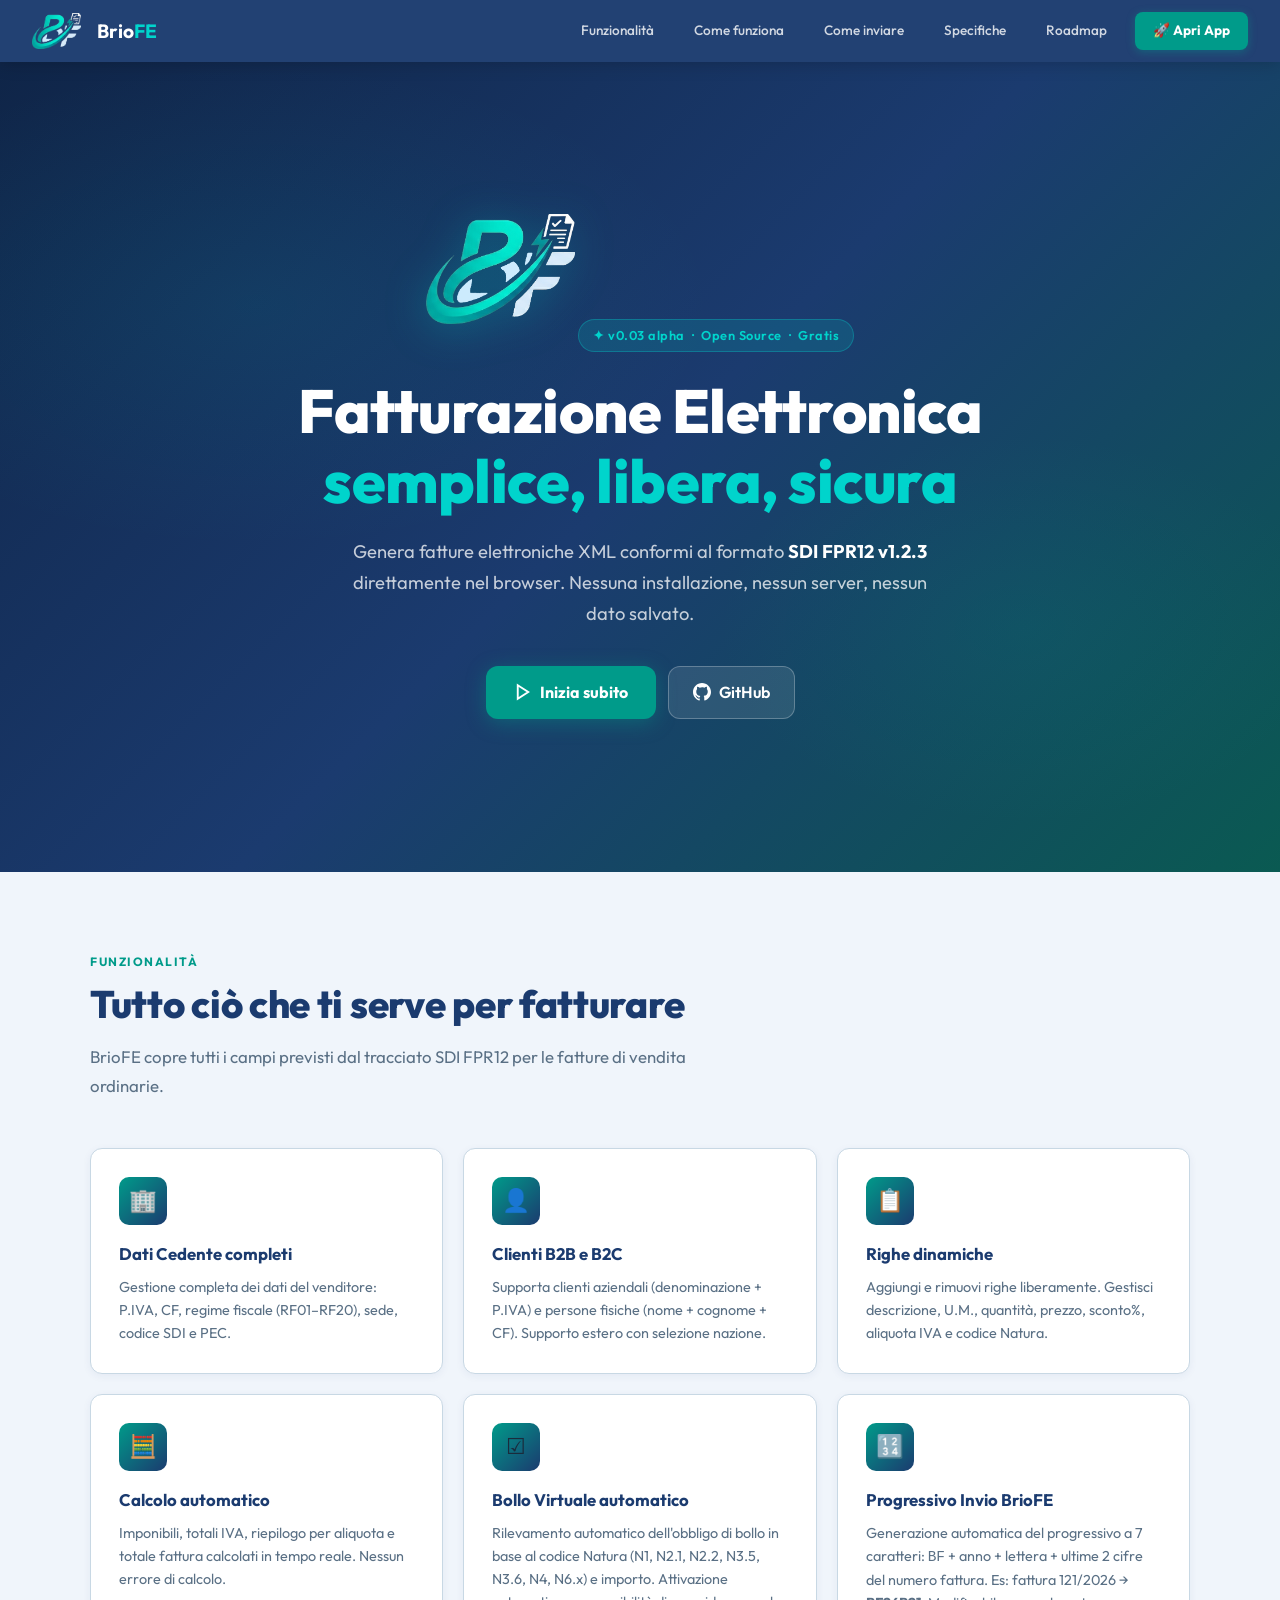
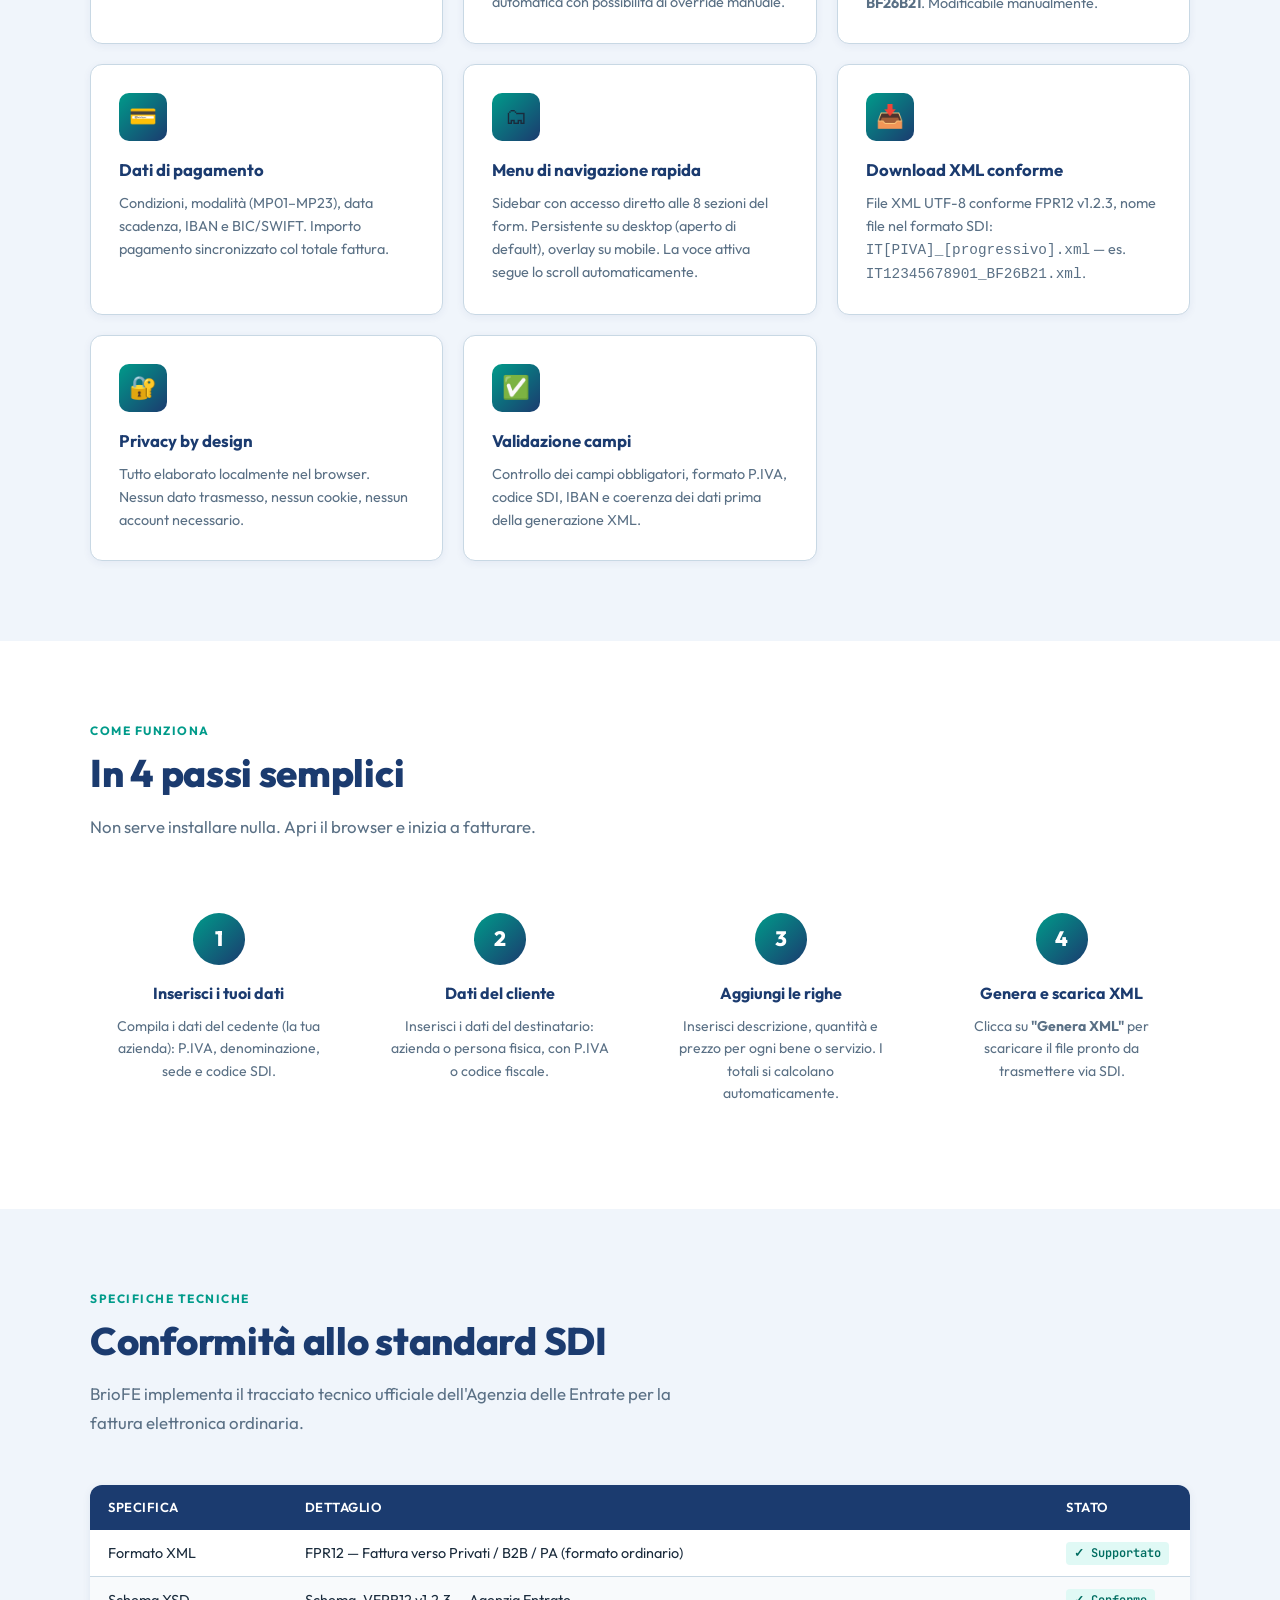
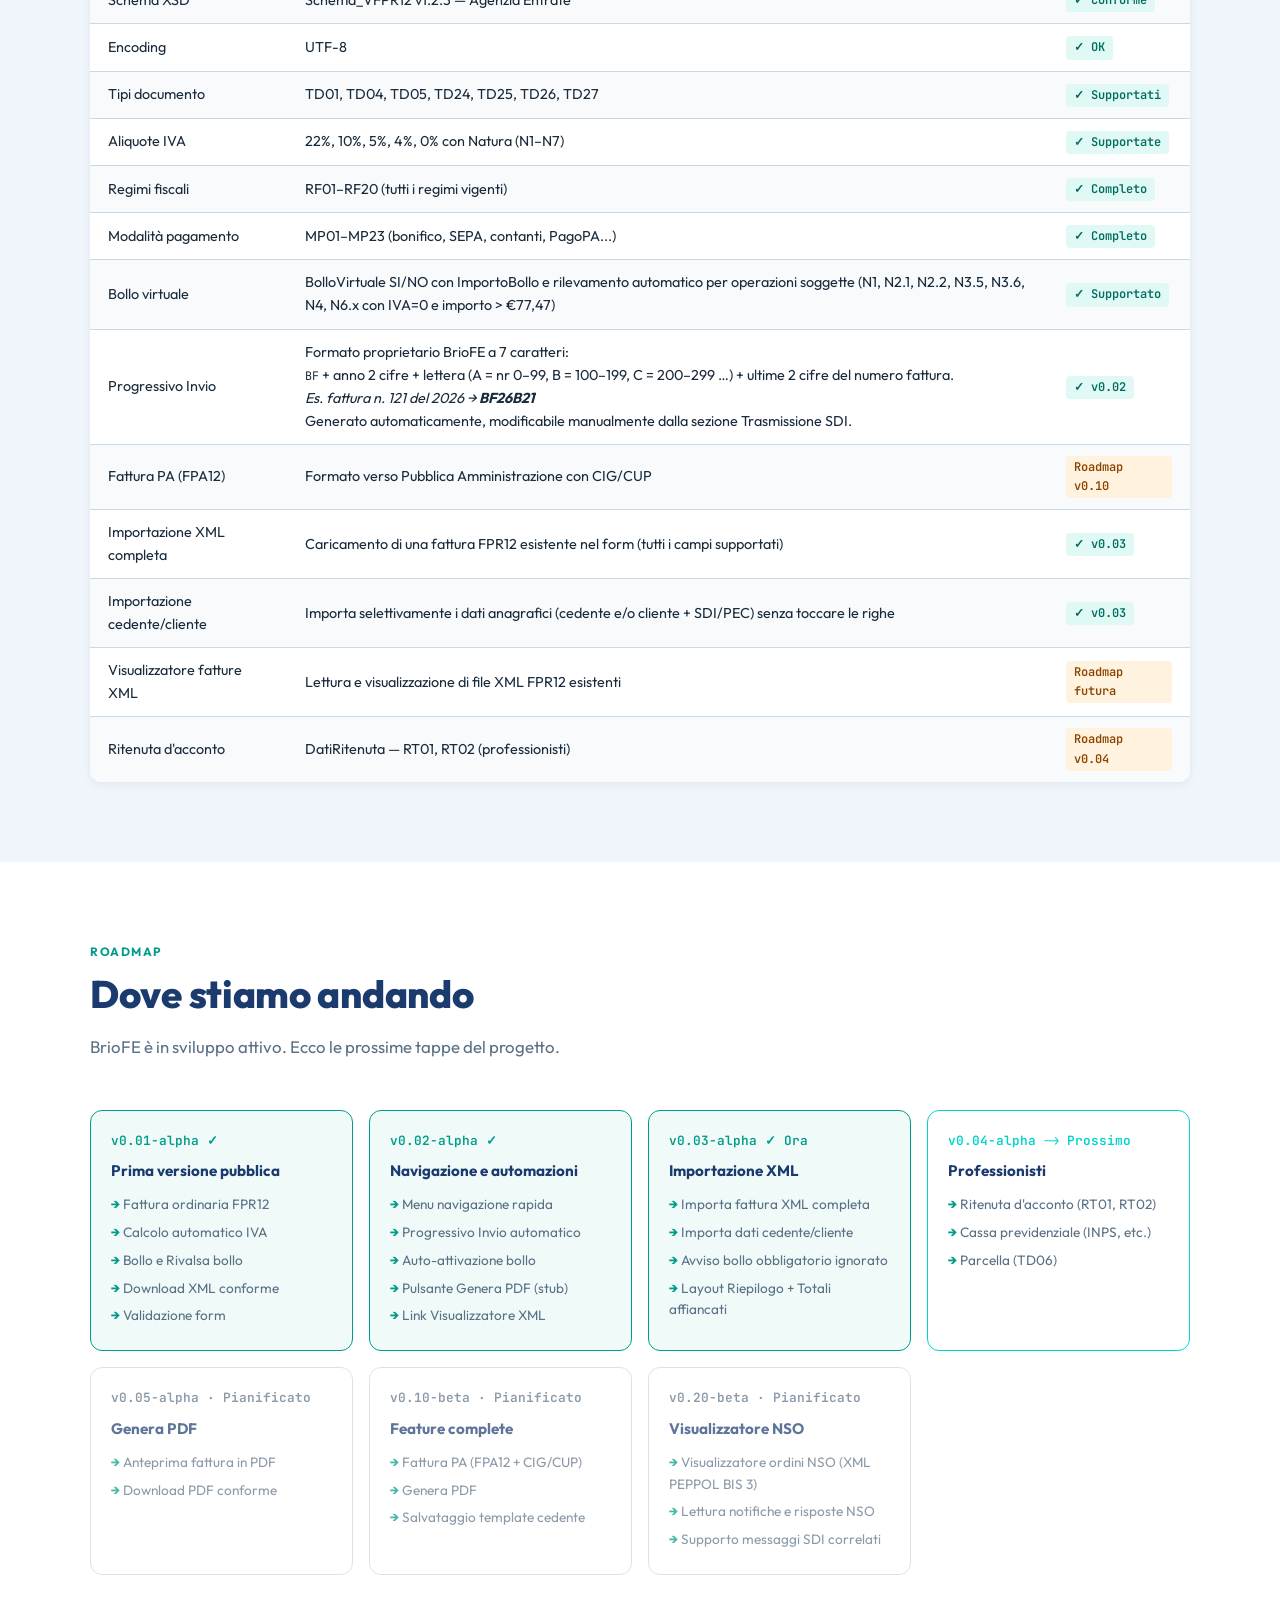
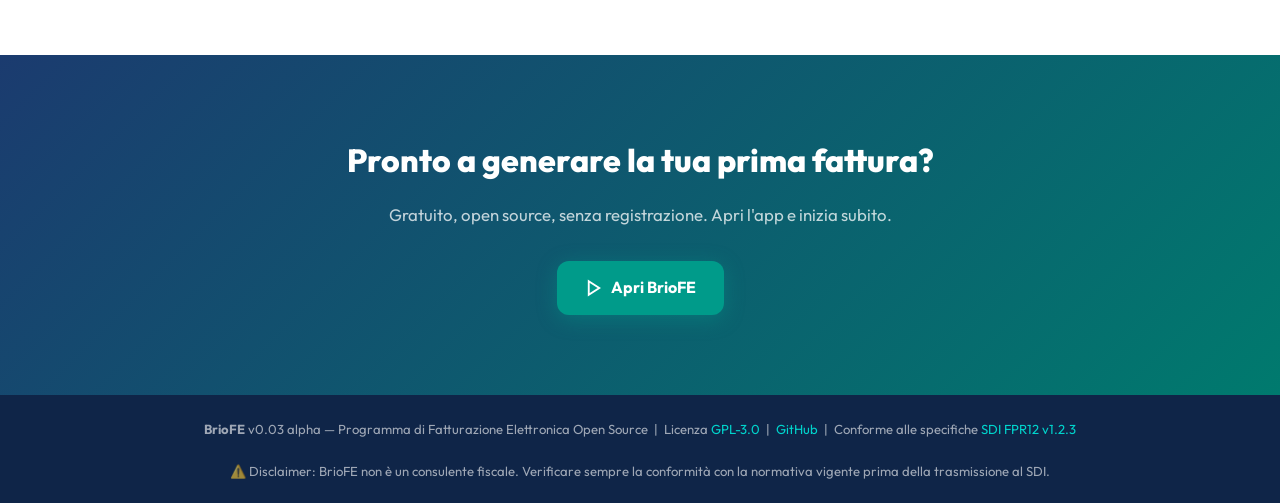
==== info.html @ ad6b66c5 "0.03 alpha" ====
<!DOCTYPE html>
<html lang="it">
<head>
  <meta charset="UTF-8">
  <meta name="viewport" content="width=device-width, initial-scale=1.0">
  <meta name="description" content="BrioFE - Programma open source di Fatturazione Elettronica per la generazione di fatture XML FPR12 conformi SDI.">
  <title>BrioFE — Fatturazione Elettronica Open Source</title>
  <link rel="icon" type="image/png" href="img/logo.png">
  <link href="https://fonts.googleapis.com/css2?family=Outfit:wght@300;400;500;600;700;800&family=JetBrains+Mono:wght@400;500&display=swap" rel="stylesheet">
  <style>
    :root {
      --teal:  #009B8A;
      --teal2: #007A6E;
      --navy:  #1B3B6F;
      --navy2: #0F2548;
      --accent:#00D4CC;
      --light: #F0F5FB;
      --white: #FFFFFF;
      --text:  #1A2B3C;
      --muted: #5A7085;
      --border:#C8D8E4;
      --r: 12px;
    }
    *, *::before, *::after { box-sizing: border-box; margin: 0; padding: 0; }
    html { scroll-behavior: smooth; }
    body {
      font-family: 'Outfit', sans-serif;
      background: var(--white);
      color: var(--text);
      line-height: 1.6;
    }

    /* ── NAV ── */
    nav {
      position: sticky; top: 0; z-index: 100;
      background: rgba(27,59,111,.97);
      backdrop-filter: blur(8px);
      display: flex; align-items: center; gap: 16px;
      padding: 12px 32px;
      box-shadow: 0 2px 16px rgba(0,0,0,.18);
    }
    nav .logo { height: 36px; }
    nav .brand { color: white; font-weight: 700; font-size: 1.2rem; }
    nav .brand span { color: var(--accent); }
    nav .spacer { flex: 1; }
    nav a.nav-link {
      color: rgba(255,255,255,.8);
      text-decoration: none;
      font-size: .85rem;
      font-weight: 500;
      padding: 6px 12px;
      border-radius: 6px;
      transition: .15s;
    }
    nav a.nav-link:hover { background: rgba(255,255,255,.12); color: white; }
    nav a.nav-cta {
      background: var(--teal);
      color: white;
      text-decoration: none;
      font-weight: 700;
      font-size: .85rem;
      padding: 8px 18px;
      border-radius: 8px;
      transition: .15s;
      box-shadow: 0 2px 8px rgba(0,155,138,.4);
    }
    nav a.nav-cta:hover { background: var(--teal2); }

    /* ── HERO ── */
    .hero {
      background: linear-gradient(135deg, var(--navy2) 0%, var(--navy) 50%, #0A5A52 100%);
      min-height: 90vh;
      display: flex;
      align-items: center;
      justify-content: center;
      text-align: center;
      padding: 80px 24px;
      position: relative;
      overflow: hidden;
    }
    .hero::before {
      content: '';
      position: absolute; inset: 0;
      background:
        radial-gradient(ellipse 60% 50% at 20% 30%, rgba(0,212,204,.08) 0%, transparent 60%),
        radial-gradient(ellipse 40% 40% at 80% 70%, rgba(0,155,138,.1) 0%, transparent 60%);
    }
    .hero-content { position: relative; z-index: 1; max-width: 760px; }
    .hero-badge {
      display: inline-flex;
      align-items: center;
      gap: 6px;
      background: rgba(0,212,204,.15);
      border: 1px solid rgba(0,212,204,.3);
      color: var(--accent);
      font-size: .8rem;
      font-weight: 600;
      padding: 5px 14px;
      border-radius: 20px;
      margin-bottom: 24px;
      letter-spacing: .5px;
    }
    .hero-logo { height: 110px; margin-bottom: 16px; filter: drop-shadow(0 4px 20px rgba(0,212,204,.3)); }
    .hero h1 {
      font-size: clamp(2.4rem, 6vw, 3.8rem);
      font-weight: 800;
      color: white;
      line-height: 1.15;
      letter-spacing: -.5px;
      margin-bottom: 20px;
    }
    .hero h1 span { color: var(--accent); }
    .hero p {
      font-size: 1.15rem;
      color: rgba(255,255,255,.75);
      max-width: 580px;
      margin: 0 auto 36px;
      line-height: 1.7;
    }
    .hero-actions { display: flex; gap: 12px; justify-content: center; flex-wrap: wrap; }
    .btn-hero-primary {
      display: inline-flex; align-items: center; gap: 8px;
      background: var(--teal);
      color: white;
      text-decoration: none;
      font-weight: 700;
      font-size: 1rem;
      padding: 14px 28px;
      border-radius: var(--r);
      box-shadow: 0 4px 20px rgba(0,155,138,.4);
      transition: .2s;
    }
    .btn-hero-primary:hover { background: var(--teal2); transform: translateY(-2px); box-shadow: 0 6px 24px rgba(0,155,138,.5); }
    .btn-hero-secondary {
      display: inline-flex; align-items: center; gap: 8px;
      background: rgba(255,255,255,.1);
      border: 1.5px solid rgba(255,255,255,.25);
      color: white;
      text-decoration: none;
      font-weight: 600;
      font-size: 1rem;
      padding: 13px 24px;
      border-radius: var(--r);
      transition: .2s;
    }
    .btn-hero-secondary:hover { background: rgba(255,255,255,.18); }

    /* ── SECTIONS ── */
    section { padding: 80px 24px; }
    .container { max-width: 1100px; margin: 0 auto; }
    .section-label {
      font-size: .75rem;
      font-weight: 700;
      text-transform: uppercase;
      letter-spacing: 1.5px;
      color: var(--teal);
      margin-bottom: 10px;
    }
    .section-title {
      font-size: clamp(1.6rem, 4vw, 2.4rem);
      font-weight: 800;
      color: var(--navy);
      margin-bottom: 16px;
      line-height: 1.2;
      letter-spacing: -.3px;
    }
    .section-sub {
      font-size: 1.05rem;
      color: var(--muted);
      max-width: 600px;
      line-height: 1.7;
      margin-bottom: 48px;
    }

    /* ── FEATURES ── */
    #features { background: var(--light); }
    .features-grid {
      display: grid;
      grid-template-columns: repeat(auto-fit, minmax(280px, 1fr));
      gap: 20px;
    }
    .feature-card {
      background: white;
      border-radius: var(--r);
      padding: 28px;
      border: 1px solid var(--border);
      box-shadow: 0 2px 8px rgba(27,59,111,.06);
      transition: .2s;
    }
    .feature-card:hover { transform: translateY(-3px); box-shadow: 0 8px 24px rgba(27,59,111,.1); }
    .feature-icon {
      width: 48px; height: 48px;
      background: linear-gradient(135deg, var(--teal), var(--navy));
      border-radius: 10px;
      display: flex; align-items: center; justify-content: center;
      font-size: 1.4rem;
      margin-bottom: 16px;
    }
    .feature-card h3 {
      font-size: 1.05rem;
      font-weight: 700;
      color: var(--navy);
      margin-bottom: 8px;
    }
    .feature-card p {
      font-size: .9rem;
      color: var(--muted);
      line-height: 1.6;
    }

    /* ── HOW IT WORKS ── */
    .steps-grid {
      display: grid;
      grid-template-columns: repeat(auto-fit, minmax(200px, 1fr));
      gap: 24px;
      counter-reset: step;
    }
    .step {
      text-align: center;
      padding: 24px 16px;
      counter-increment: step;
      position: relative;
    }
    .step::before {
      content: counter(step);
      display: flex; align-items: center; justify-content: center;
      width: 52px; height: 52px;
      background: linear-gradient(135deg, var(--teal), var(--navy));
      color: white;
      font-size: 1.3rem;
      font-weight: 800;
      border-radius: 50%;
      margin: 0 auto 16px;
    }
    .step h3 { font-size: 1rem; font-weight: 700; color: var(--navy); margin-bottom: 8px; }
    .step p { font-size: .88rem; color: var(--muted); line-height: 1.6; }

    /* ── SPECS TABLE ── */
    #specs { background: var(--light); }
    .specs-table {
      width: 100%; border-collapse: collapse;
      background: white;
      border-radius: var(--r);
      overflow: hidden;
      box-shadow: 0 2px 8px rgba(27,59,111,.08);
    }
    .specs-table th {
      background: var(--navy);
      color: white;
      padding: 12px 18px;
      text-align: left;
      font-size: .82rem;
      font-weight: 600;
      text-transform: uppercase;
      letter-spacing: .5px;
    }
    .specs-table td {
      padding: 11px 18px;
      border-bottom: 1px solid var(--border);
      font-size: .9rem;
    }
    .specs-table tr:last-child td { border-bottom: none; }
    .specs-table tr:nth-child(even) td { background: #F8FAFC; }
    .tag {
      display: inline-block;
      padding: 2px 8px;
      border-radius: 4px;
      font-size: .75rem;
      font-weight: 600;
      font-family: 'JetBrains Mono', monospace;
    }
    .tag-green { background: #E0F9F5; color: #006D61; }
    .tag-blue  { background: #E8EFF8; color: var(--navy); }
    .tag-orange{ background: #FFF3E0; color: #8B4500; }

    /* ── ROADMAP ── */
    .roadmap-grid {
      display: grid;
      grid-template-columns: repeat(auto-fit, minmax(240px, 1fr));
      gap: 16px;
    }
    .roadmap-item {
      padding: 20px;
      border-radius: var(--r);
      border: 1.5px solid var(--border);
      background: white;
    }
    .roadmap-item.done { border-color: var(--teal); background: #F0FBF9; }
    .roadmap-item.next { border-color: var(--accent); }
    .roadmap-item.planned { opacity: .7; }
    .roadmap-version {
      font-family: 'JetBrains Mono', monospace;
      font-size: .8rem;
      font-weight: 600;
      margin-bottom: 8px;
    }
    .roadmap-version.done { color: var(--teal); }
    .roadmap-version.next { color: var(--accent); }
    .roadmap-version.planned { color: var(--muted); }
    .roadmap-item h3 { font-size: .95rem; font-weight: 700; color: var(--navy); margin-bottom: 8px; }
    .roadmap-item ul { list-style: none; }
    .roadmap-item ul li { font-size: .85rem; color: var(--muted); padding: 3px 0; }
    .roadmap-item ul li::before { content: '→ '; color: var(--teal); font-weight: 700; }

    /* ── CTA ── */
    .cta-section {
      background: linear-gradient(135deg, var(--navy) 0%, var(--teal2) 100%);
      text-align: center;
      padding: 80px 24px;
    }
    .cta-section h2 { font-size: 2rem; font-weight: 800; color: white; margin-bottom: 16px; }
    .cta-section p { color: rgba(255,255,255,.75); font-size: 1.05rem; margin-bottom: 32px; }

    /* ── FOOTER ── */
    footer {
      background: var(--navy2);
      color: rgba(255,255,255,.6);
      text-align: center;
      padding: 24px;
      font-size: .82rem;
    }
    footer a { color: var(--accent); text-decoration: none; }
    footer a:hover { text-decoration: underline; }

    @media (max-width: 640px) {
      nav { padding: 10px 16px; }
      nav .nav-link { display: none; }
    }
  </style>
</head>
<body>

<!-- NAV -->
<nav>
  <img src="img/logo.png" alt="BrioFE" class="logo">
  <span class="brand">Brio<span>FE</span></span>
  <div class="spacer"></div>
  <a href="#features" class="nav-link">Funzionalità</a>
  <a href="#come-funziona" class="nav-link">Come funziona</a>
  <a href="invio.html" class="nav-link">Come inviare</a>
  <a href="#specs" class="nav-link">Specifiche</a>
  <a href="#roadmap" class="nav-link">Roadmap</a>
  <a href="index.html" class="nav-cta">🚀 Apri App</a>
</nav>

<!-- HERO -->
<section class="hero">
  <div class="hero-content">
    <img src="img/logo.png" alt="BrioFE" class="hero-logo">
    <div class="hero-badge">✦ v0.03 alpha &nbsp;·&nbsp; Open Source &nbsp;·&nbsp; Gratis</div>
    <h1>Fatturazione Elettronica<br><span>semplice, libera, sicura</span></h1>
    <p>Genera fatture elettroniche XML conformi al formato <strong style="color:white">SDI FPR12 v1.2.3</strong> direttamente nel browser. Nessuna installazione, nessun server, nessun dato salvato.</p>
    <div class="hero-actions">
      <a href="index.html" class="btn-hero-primary">
        <svg width="18" height="18" viewBox="0 0 24 24" fill="none" stroke="currentColor" stroke-width="2.5"><path d="M5 3l14 9-14 9V3z"/></svg>
        Inizia subito
      </a>
      <a href="https://github.com/denvermotel/BrioFE" class="btn-hero-secondary" target="_blank" rel="noopener">
        <svg width="18" height="18" viewBox="0 0 24 24" fill="currentColor"><path d="M12 0C5.37 0 0 5.37 0 12c0 5.3 3.44 9.8 8.2 11.38.6.1.82-.26.82-.58v-2.04c-3.34.72-4.04-1.61-4.04-1.61-.54-1.38-1.33-1.75-1.33-1.75-1.09-.74.08-.73.08-.73 1.2.08 1.84 1.24 1.84 1.24 1.07 1.83 2.8 1.3 3.49 1 .1-.78.42-1.3.76-1.6-2.67-.3-5.47-1.33-5.47-5.93 0-1.31.47-2.38 1.24-3.22-.13-.3-.54-1.52.12-3.18 0 0 1.01-.32 3.3 1.23a11.5 11.5 0 0 1 3-.4c1.02 0 2.04.14 3 .4 2.28-1.55 3.29-1.23 3.29-1.23.66 1.66.25 2.88.12 3.18.77.84 1.24 1.91 1.24 3.22 0 4.61-2.81 5.63-5.48 5.92.43.37.81 1.1.81 2.22v3.29c0 .32.22.69.83.57C20.57 21.79 24 17.3 24 12c0-6.63-5.37-12-12-12z"/></svg>
        GitHub
      </a>
    </div>
  </div>
</section>

<!-- FEATURES -->
<section id="features">
  <div class="container">
    <div class="section-label">Funzionalità</div>
    <h2 class="section-title">Tutto ciò che ti serve per fatturare</h2>
    <p class="section-sub">BrioFE copre tutti i campi previsti dal tracciato SDI FPR12 per le fatture di vendita ordinarie.</p>
    <div class="features-grid">
      <div class="feature-card">
        <div class="feature-icon">🏢</div>
        <h3>Dati Cedente completi</h3>
        <p>Gestione completa dei dati del venditore: P.IVA, CF, regime fiscale (RF01–RF20), sede, codice SDI e PEC.</p>
      </div>
      <div class="feature-card">
        <div class="feature-icon">👤</div>
        <h3>Clienti B2B e B2C</h3>
        <p>Supporta clienti aziendali (denominazione + P.IVA) e persone fisiche (nome + cognome + CF). Supporto estero con selezione nazione.</p>
      </div>
      <div class="feature-card">
        <div class="feature-icon">📋</div>
        <h3>Righe dinamiche</h3>
        <p>Aggiungi e rimuovi righe liberamente. Gestisci descrizione, U.M., quantità, prezzo, sconto%, aliquota IVA e codice Natura.</p>
      </div>
      <div class="feature-card">
        <div class="feature-icon">🧮</div>
        <h3>Calcolo automatico</h3>
        <p>Imponibili, totali IVA, riepilogo per aliquota e totale fattura calcolati in tempo reale. Nessun errore di calcolo.</p>
      </div>
      <div class="feature-card">
        <div class="feature-icon">☑</div>
        <h3>Bollo Virtuale automatico</h3>
        <p>Rilevamento automatico dell'obbligo di bollo in base al codice Natura (N1, N2.1, N2.2, N3.5, N3.6, N4, N6.x) e importo. Attivazione automatica con possibilità di override manuale.</p>
      </div>
      <div class="feature-card">
        <div class="feature-icon">🔢</div>
        <h3>Progressivo Invio BrioFE</h3>
        <p>Generazione automatica del progressivo a 7 caratteri: <code>BF</code> + anno + lettera + ultime 2 cifre del numero fattura. Es: fattura 121/2026 → <strong>BF26B21</strong>. Modificabile manualmente.</p>
      </div>
      <div class="feature-card">
        <div class="feature-icon">💳</div>
        <h3>Dati di pagamento</h3>
        <p>Condizioni, modalità (MP01–MP23), data scadenza, IBAN e BIC/SWIFT. Importo pagamento sincronizzato col totale fattura.</p>
      </div>
      <div class="feature-card">
        <div class="feature-icon">🗂</div>
        <h3>Menu di navigazione rapida</h3>
        <p>Sidebar con accesso diretto alle 8 sezioni del form. Persistente su desktop (aperto di default), overlay su mobile. La voce attiva segue lo scroll automaticamente.</p>
      </div>
      <div class="feature-card">
        <div class="feature-icon">📥</div>
        <h3>Download XML conforme</h3>
        <p>File XML UTF-8 conforme FPR12 v1.2.3, nome file nel formato SDI: <code>IT[PIVA]_[progressivo].xml</code> — es. <code>IT12345678901_BF26B21.xml</code>.</p>
      </div>
      <div class="feature-card">
        <div class="feature-icon">🔐</div>
        <h3>Privacy by design</h3>
        <p>Tutto elaborato localmente nel browser. Nessun dato trasmesso, nessun cookie, nessun account necessario.</p>
      </div>
      <div class="feature-card">
        <div class="feature-icon">✅</div>
        <h3>Validazione campi</h3>
        <p>Controllo dei campi obbligatori, formato P.IVA, codice SDI, IBAN e coerenza dei dati prima della generazione XML.</p>
      </div>
    </div>
  </div>
</section>

<!-- HOW IT WORKS -->
<section id="come-funziona">
  <div class="container">
    <div class="section-label">Come funziona</div>
    <h2 class="section-title">In 4 passi semplici</h2>
    <p class="section-sub">Non serve installare nulla. Apri il browser e inizia a fatturare.</p>
    <div class="steps-grid">
      <div class="step">
        <h3>Inserisci i tuoi dati</h3>
        <p>Compila i dati del cedente (la tua azienda): P.IVA, denominazione, sede e codice SDI.</p>
      </div>
      <div class="step">
        <h3>Dati del cliente</h3>
        <p>Inserisci i dati del destinatario: azienda o persona fisica, con P.IVA o codice fiscale.</p>
      </div>
      <div class="step">
        <h3>Aggiungi le righe</h3>
        <p>Inserisci descrizione, quantità e prezzo per ogni bene o servizio. I totali si calcolano automaticamente.</p>
      </div>
      <div class="step">
        <h3>Genera e scarica XML</h3>
        <p>Clicca su <strong>"Genera XML"</strong> per scaricare il file pronto da trasmettere via SDI.</p>
      </div>
    </div>
  </div>
</section>

<!-- SPECS -->
<section id="specs">
  <div class="container">
    <div class="section-label">Specifiche tecniche</div>
    <h2 class="section-title">Conformità allo standard SDI</h2>
    <p class="section-sub">BrioFE implementa il tracciato tecnico ufficiale dell'Agenzia delle Entrate per la fattura elettronica ordinaria.</p>
    <table class="specs-table">
      <thead>
        <tr>
          <th>Specifica</th>
          <th>Dettaglio</th>
          <th>Stato</th>
        </tr>
      </thead>
      <tbody>
        <tr>
          <td>Formato XML</td>
          <td>FPR12 — Fattura verso Privati / B2B / PA (formato ordinario)</td>
          <td><span class="tag tag-green">✓ Supportato</span></td>
        </tr>
        <tr>
          <td>Schema XSD</td>
          <td>Schema_VFPR12 v1.2.3 — Agenzia Entrate</td>
          <td><span class="tag tag-green">✓ Conforme</span></td>
        </tr>
        <tr>
          <td>Encoding</td>
          <td>UTF-8</td>
          <td><span class="tag tag-green">✓ OK</span></td>
        </tr>
        <tr>
          <td>Tipi documento</td>
          <td>TD01, TD04, TD05, TD24, TD25, TD26, TD27</td>
          <td><span class="tag tag-green">✓ Supportati</span></td>
        </tr>
        <tr>
          <td>Aliquote IVA</td>
          <td>22%, 10%, 5%, 4%, 0% con Natura (N1–N7)</td>
          <td><span class="tag tag-green">✓ Supportate</span></td>
        </tr>
        <tr>
          <td>Regimi fiscali</td>
          <td>RF01–RF20 (tutti i regimi vigenti)</td>
          <td><span class="tag tag-green">✓ Completo</span></td>
        </tr>
        <tr>
          <td>Modalità pagamento</td>
          <td>MP01–MP23 (bonifico, SEPA, contanti, PagoPA...)</td>
          <td><span class="tag tag-green">✓ Completo</span></td>
        </tr>
        <tr>
          <td>Bollo virtuale</td>
          <td>BolloVirtuale SI/NO con ImportoBollo e rilevamento automatico per operazioni soggette (N1, N2.1, N2.2, N3.5, N3.6, N4, N6.x con IVA=0 e importo &gt; €77,47)</td>
          <td><span class="tag tag-green">✓ Supportato</span></td>
        </tr>
        <tr>
          <td>Progressivo Invio</td>
          <td>
            Formato proprietario BrioFE a 7 caratteri:<br>
            <code style="font-family:'JetBrains Mono',monospace;font-size:.82em">BF</code> + anno 2 cifre +
            lettera (A = nr 0–99, B = 100–199, C = 200–299 …) + ultime 2 cifre del numero fattura.<br>
            <em>Es. fattura n. 121 del 2026 → <strong>BF26B21</strong></em><br>
            Generato automaticamente, modificabile manualmente dalla sezione Trasmissione SDI.
          </td>
          <td><span class="tag tag-green">✓ v0.02</span></td>
        </tr>
        <tr>
          <td>Fattura PA (FPA12)</td>
          <td>Formato verso Pubblica Amministrazione con CIG/CUP</td>
          <td><span class="tag tag-orange">Roadmap v0.10</span></td>
        </tr>
        <tr>
          <td>Importazione XML completa</td>
          <td>Caricamento di una fattura FPR12 esistente nel form (tutti i campi supportati)</td>
          <td><span class="tag tag-green">✓ v0.03</span></td>
        </tr>
        <tr>
          <td>Importazione cedente/cliente</td>
          <td>Importa selettivamente i dati anagrafici (cedente e/o cliente + SDI/PEC) senza toccare le righe</td>
          <td><span class="tag tag-green">✓ v0.03</span></td>
        </tr>
        <tr>
          <td>Visualizzatore fatture XML</td>
          <td>Lettura e visualizzazione di file XML FPR12 esistenti</td>
          <td><span class="tag tag-orange">Roadmap futura</span></td>
        </tr>
        <tr>
          <td>Ritenuta d'acconto</td>
          <td>DatiRitenuta — RT01, RT02 (professionisti)</td>
          <td><span class="tag tag-orange">Roadmap v0.04</span></td>
        </tr>
      </tbody>
    </table>
  </div>
</section>

<!-- ROADMAP -->
<section id="roadmap">
  <div class="container">
    <div class="section-label">Roadmap</div>
    <h2 class="section-title">Dove stiamo andando</h2>
    <p class="section-sub">BrioFE è in sviluppo attivo. Ecco le prossime tappe del progetto.</p>
    <div class="roadmap-grid">
      <div class="roadmap-item done">
        <div class="roadmap-version done">v0.01-alpha ✓</div>
        <h3>Prima versione pubblica</h3>
        <ul>
          <li>Fattura ordinaria FPR12</li>
          <li>Calcolo automatico IVA</li>
          <li>Bollo e Rivalsa bollo</li>
          <li>Download XML conforme</li>
          <li>Validazione form</li>
        </ul>
      </div>
      <div class="roadmap-item done">
        <div class="roadmap-version done">v0.02-alpha ✓</div>
        <h3>Navigazione e automazioni</h3>
        <ul>
          <li>Menu navigazione rapida</li>
          <li>Progressivo Invio automatico</li>
          <li>Auto-attivazione bollo</li>
          <li>Pulsante Genera PDF (stub)</li>
          <li>Link Visualizzatore XML</li>
        </ul>
      </div>
      <div class="roadmap-item done">
        <div class="roadmap-version done">v0.03-alpha ✓ Ora</div>
        <h3>Importazione XML</h3>
        <ul>
          <li>Importa fattura XML completa</li>
          <li>Importa dati cedente/cliente</li>
          <li>Avviso bollo obbligatorio ignorato</li>
          <li>Layout Riepilogo + Totali affiancati</li>
        </ul>
      </div>
      <div class="roadmap-item next">
        <div class="roadmap-version next">v0.04-alpha ⟶ Prossimo</div>
        <h3>Professionisti</h3>
        <ul>
          <li>Ritenuta d'acconto (RT01, RT02)</li>
          <li>Cassa previdenziale (INPS, etc.)</li>
          <li>Parcella (TD06)</li>
        </ul>
      </div>
      <div class="roadmap-item planned">
        <div class="roadmap-version planned">v0.05-alpha · Pianificato</div>
        <h3>Genera PDF</h3>
        <ul>
          <li>Anteprima fattura in PDF</li>
          <li>Download PDF conforme</li>
        </ul>
      </div>
      <div class="roadmap-item planned">
        <div class="roadmap-version planned">v0.10-beta · Pianificato</div>
        <h3>Feature complete</h3>
        <ul>
          <li>Fattura PA (FPA12 + CIG/CUP)</li>
          <li>Genera PDF</li>
          <li>Salvataggio template cedente</li>
        </ul>
      </div>
      <div class="roadmap-item planned">
        <div class="roadmap-version planned">v0.20-beta · Pianificato</div>
        <h3>Visualizzatore NSO</h3>
        <ul>
          <li>Visualizzatore ordini NSO (XML PEPPOL BIS 3)</li>
          <li>Lettura notifiche e risposte NSO</li>
          <li>Supporto messaggi SDI correlati</li>
        </ul>
      </div>
    </div>
  </div>
</section>

<!-- CTA -->
<section class="cta-section">
  <h2>Pronto a generare la tua prima fattura?</h2>
  <p>Gratuito, open source, senza registrazione. Apri l'app e inizia subito.</p>
  <a href="index.html" class="btn-hero-primary" style="display:inline-flex">
    <svg width="18" height="18" viewBox="0 0 24 24" fill="none" stroke="currentColor" stroke-width="2.5"><path d="M5 3l14 9-14 9V3z"/></svg>
    Apri BrioFE
  </a>
</section>

<!-- FOOTER -->
<footer>
  <strong>BrioFE</strong> v0.03 alpha — Programma di Fatturazione Elettronica Open Source &nbsp;|&nbsp;
  Licenza <a href="LICENSE">GPL-3.0</a> &nbsp;|&nbsp;
  <a href="https://github.com/denvermotel/BrioFE" target="_blank" rel="noopener">GitHub</a> &nbsp;|&nbsp;
  Conforme alle specifiche <a href="https://www.fatturapa.gov.it" target="_blank" rel="noopener">SDI FPR12 v1.2.3</a>
  <br><br>
  ⚠️ Disclaimer: BrioFE non è un consulente fiscale. Verificare sempre la conformità con la normativa vigente prima della trasmissione al SDI.
</footer>

</body>
</html>
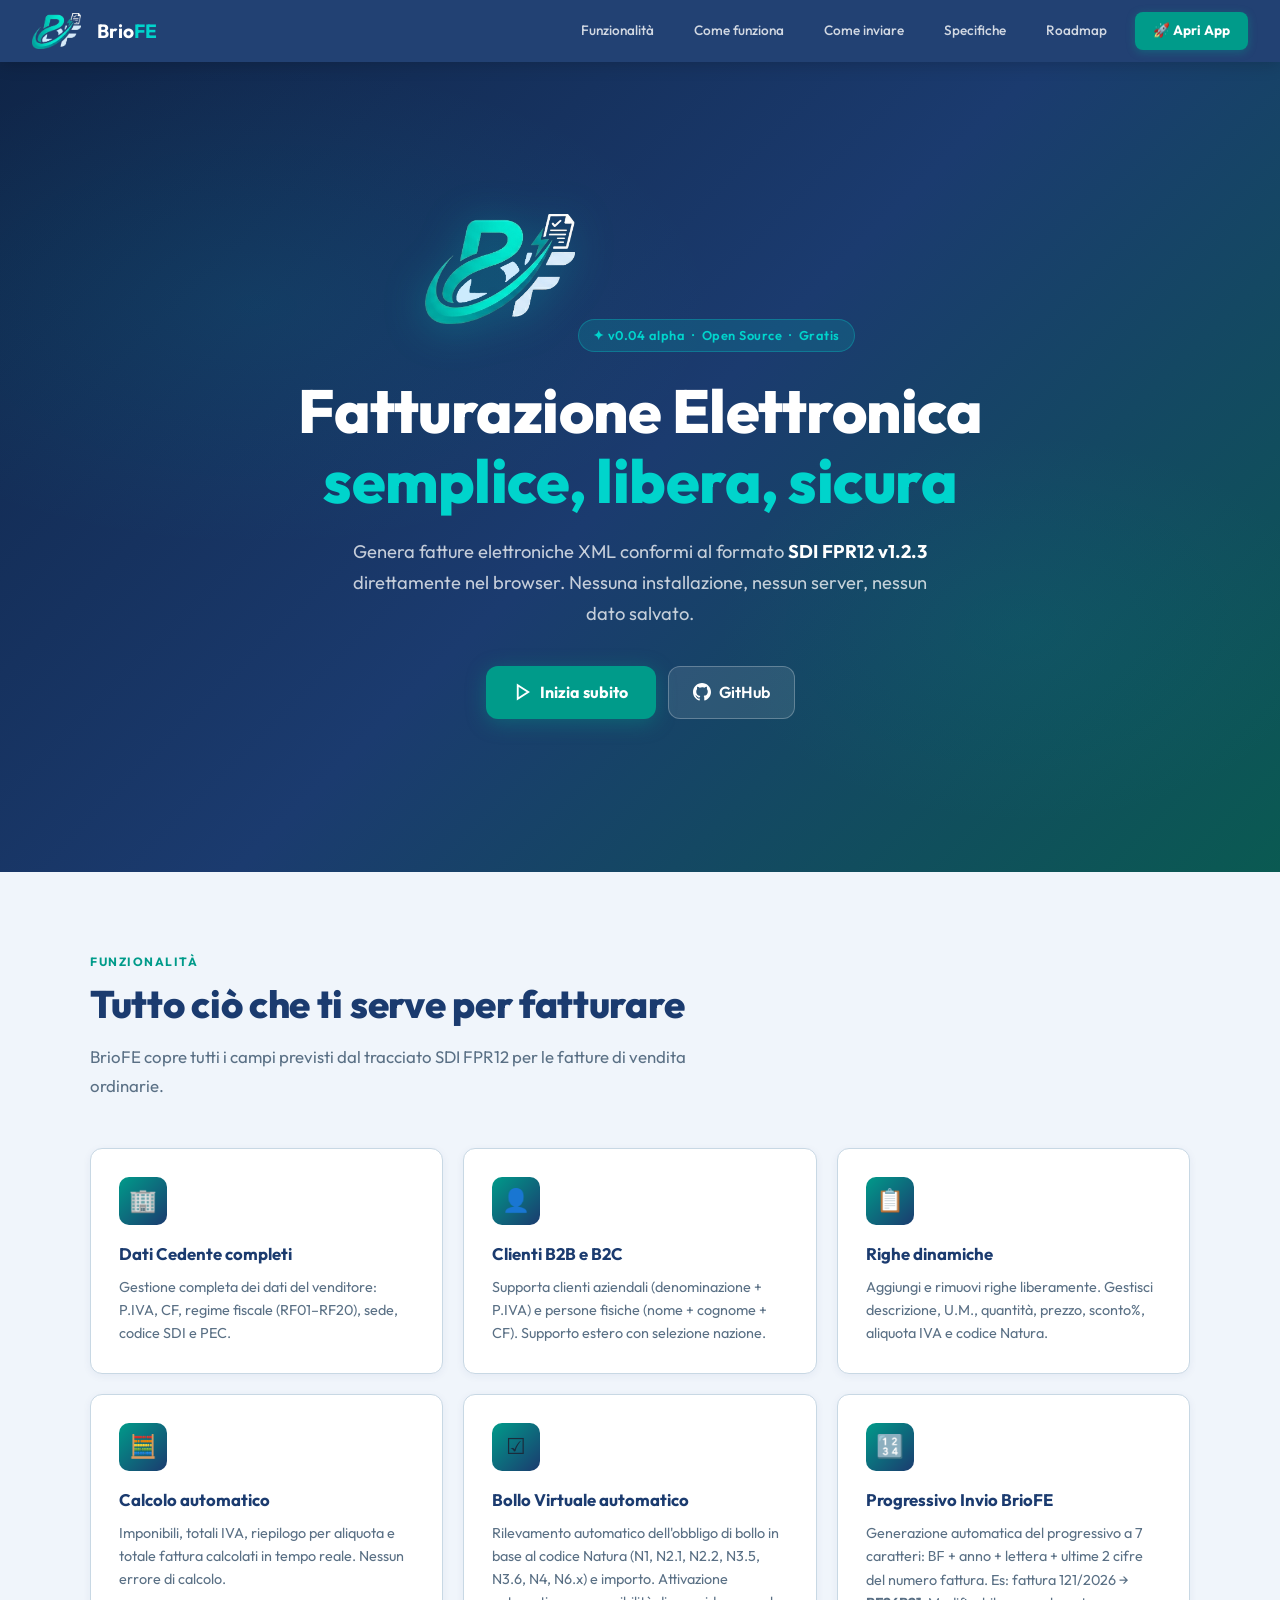
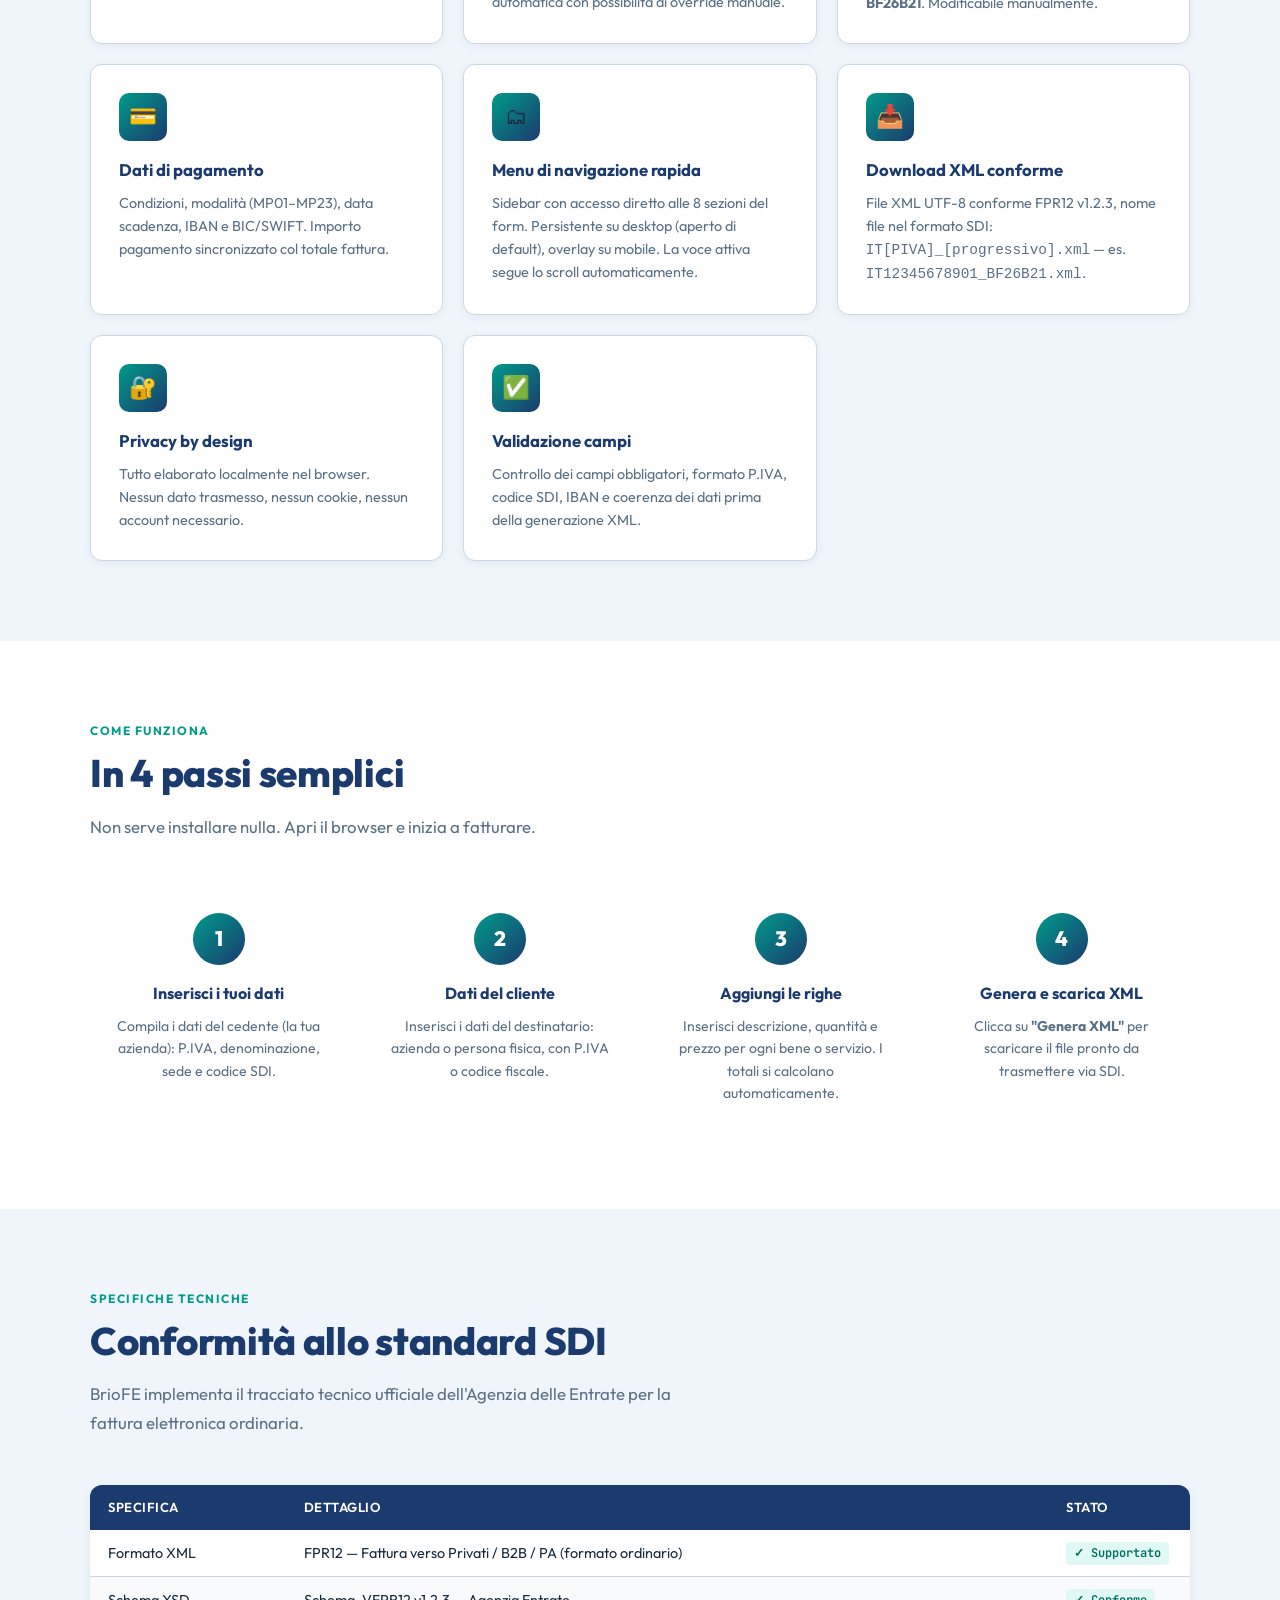
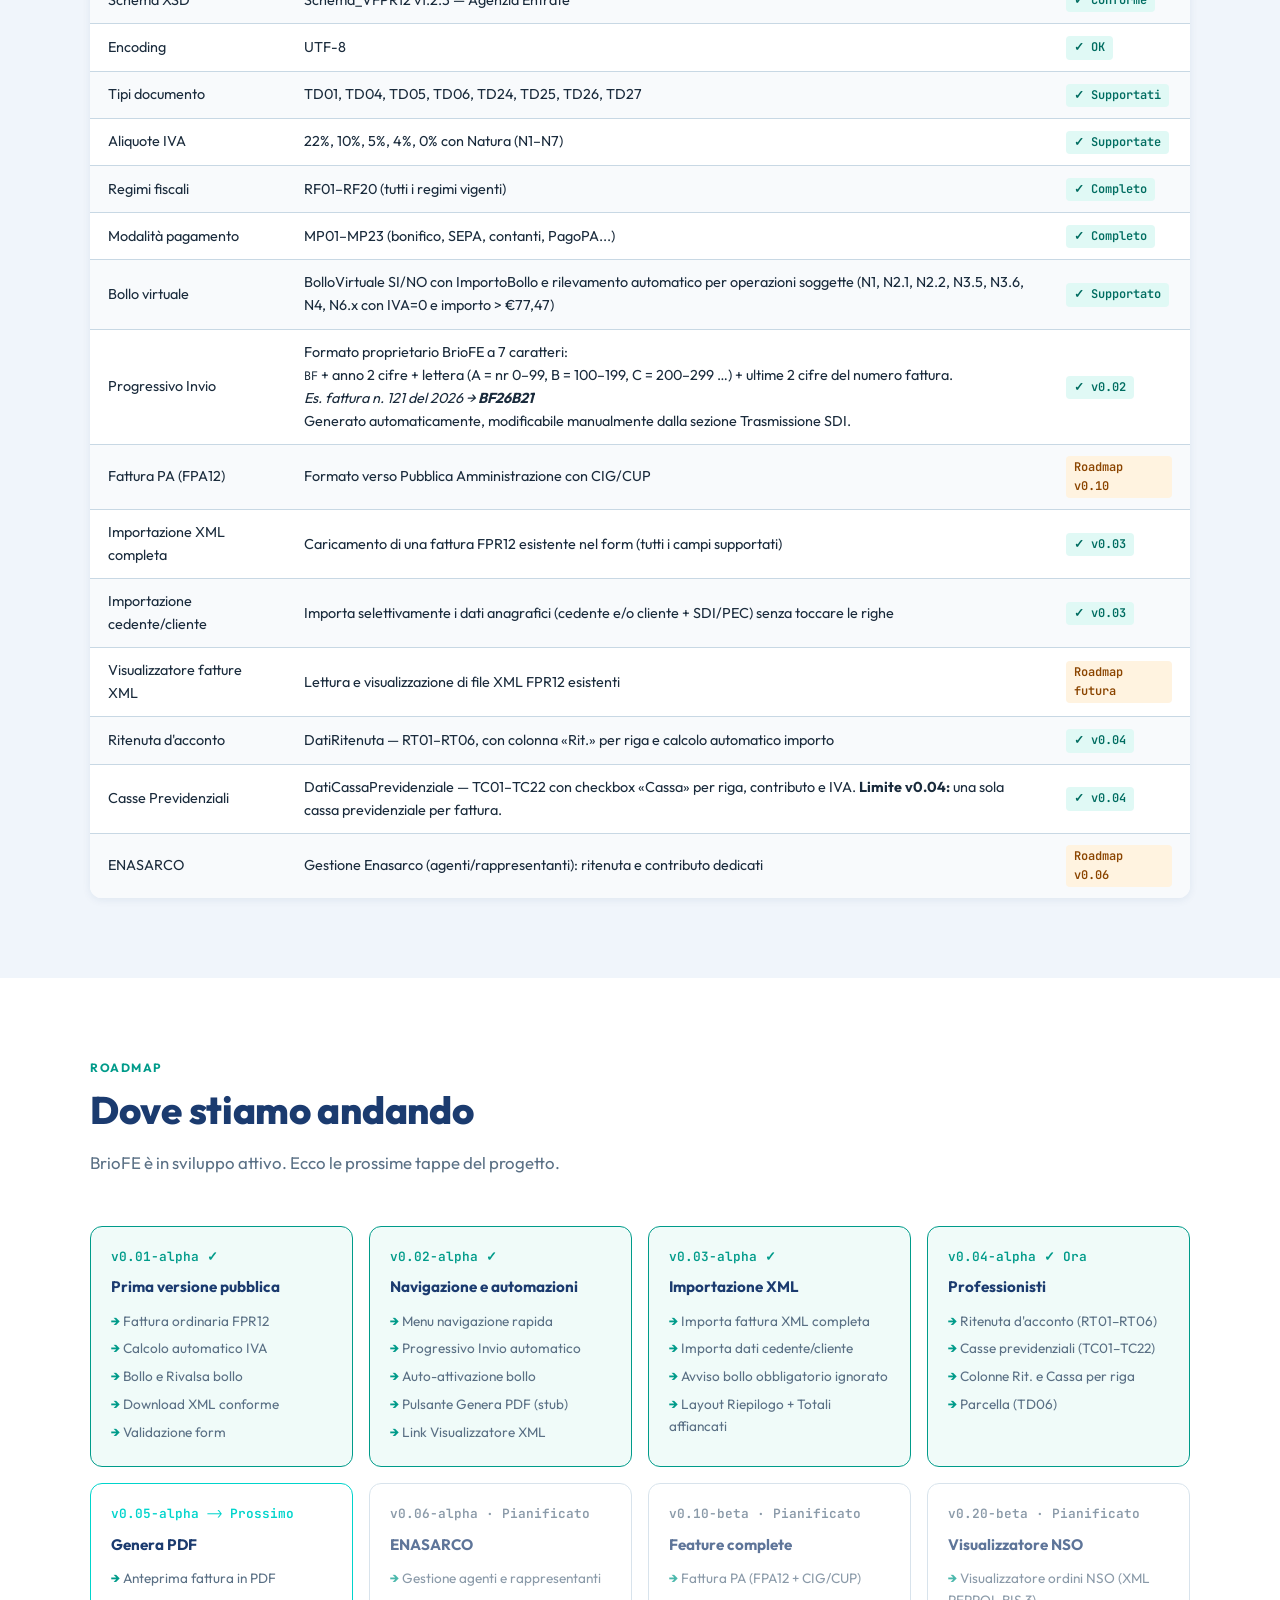
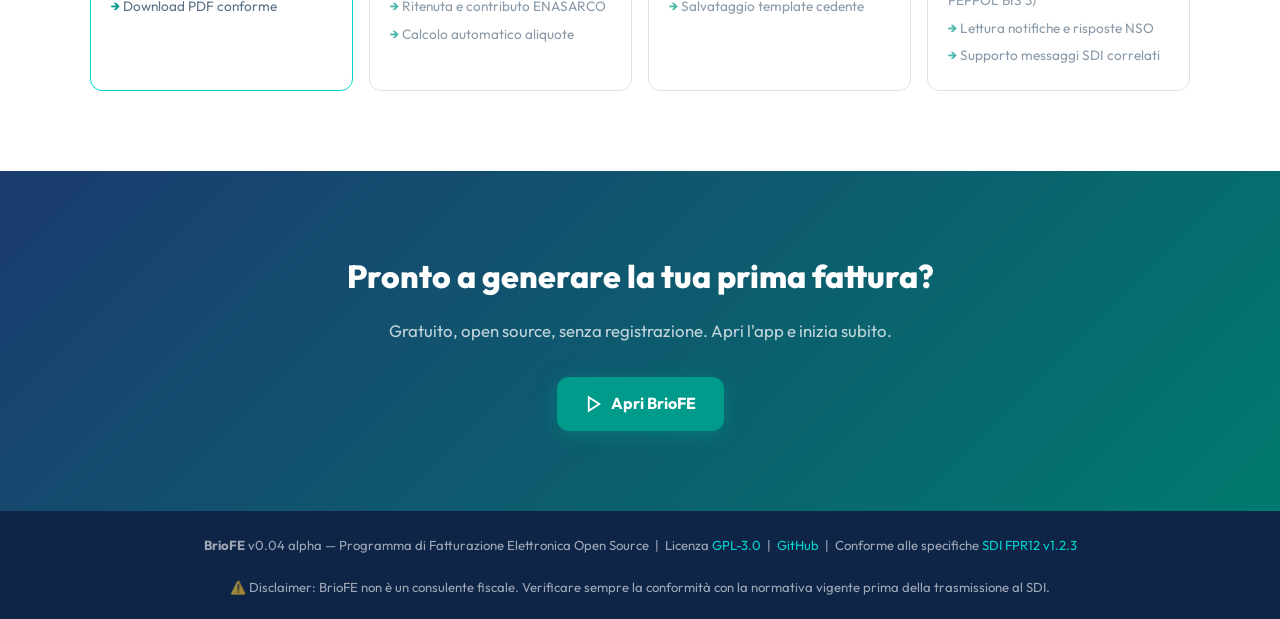
==== commit c5ed7732: "Add files via upload" ====
--- a/info.html
+++ b/info.html
@@ -4,7 +4,7 @@
   <meta charset="UTF-8">
   <meta name="viewport" content="width=device-width, initial-scale=1.0">
   <meta name="description" content="BrioFE - Programma open source di Fatturazione Elettronica per la generazione di fatture XML FPR12 conformi SDI.">
-  <title>BrioFE — Fatturazione Elettronica Open Source</title>
+  <title>BrioFE — Fatturazione Elettronica</title>
   <link rel="icon" type="image/png" href="img/logo.png">
   <link href="https://fonts.googleapis.com/css2?family=Outfit:wght@300;400;500;600;700;800&family=JetBrains+Mono:wght@400;500&display=swap" rel="stylesheet">
   <style>
@@ -347,7 +347,7 @@
 <section class="hero">
   <div class="hero-content">
     <img src="img/logo.png" alt="BrioFE" class="hero-logo">
-    <div class="hero-badge">✦ v0.03 alpha &nbsp;·&nbsp; Open Source &nbsp;·&nbsp; Gratis</div>
+    <div class="hero-badge">✦ v0.04 alpha &nbsp;·&nbsp; Open Source &nbsp;·&nbsp; Gratis</div>
     <h1>Fatturazione Elettronica<br><span>semplice, libera, sicura</span></h1>
     <p>Genera fatture elettroniche XML conformi al formato <strong style="color:white">SDI FPR12 v1.2.3</strong> direttamente nel browser. Nessuna installazione, nessun server, nessun dato salvato.</p>
     <div class="hero-actions">
@@ -488,7 +488,7 @@
         </tr>
         <tr>
           <td>Tipi documento</td>
-          <td>TD01, TD04, TD05, TD24, TD25, TD26, TD27</td>
+          <td>TD01, TD04, TD05, TD06, TD24, TD25, TD26, TD27</td>
           <td><span class="tag tag-green">✓ Supportati</span></td>
         </tr>
         <tr>
@@ -544,8 +544,18 @@
         </tr>
         <tr>
           <td>Ritenuta d'acconto</td>
-          <td>DatiRitenuta — RT01, RT02 (professionisti)</td>
-          <td><span class="tag tag-orange">Roadmap v0.04</span></td>
+          <td>DatiRitenuta — RT01–RT06, con colonna «Rit.» per riga e calcolo automatico importo</td>
+          <td><span class="tag tag-green">✓ v0.04</span></td>
+        </tr>
+        <tr>
+          <td>Casse Previdenziali</td>
+          <td>DatiCassaPrevidenziale — TC01–TC22 con checkbox «Cassa» per riga, contributo e IVA. <strong>Limite v0.04:</strong> una sola cassa previdenziale per fattura.</td>
+          <td><span class="tag tag-green">✓ v0.04</span></td>
+        </tr>
+        <tr>
+          <td>ENASARCO</td>
+          <td>Gestione Enasarco (agenti/rappresentanti): ritenuta e contributo dedicati</td>
+          <td><span class="tag tag-orange">Roadmap v0.06</span></td>
         </tr>
       </tbody>
     </table>
@@ -582,7 +592,7 @@
         </ul>
       </div>
       <div class="roadmap-item done">
-        <div class="roadmap-version done">v0.03-alpha ✓ Ora</div>
+        <div class="roadmap-version done">v0.03-alpha ✓</div>
         <h3>Importazione XML</h3>
         <ul>
           <li>Importa fattura XML completa</li>
@@ -591,21 +601,31 @@
           <li>Layout Riepilogo + Totali affiancati</li>
         </ul>
       </div>
+      <div class="roadmap-item done">
+        <div class="roadmap-version done">v0.04-alpha ✓ Ora</div>
+        <h3>Professionisti</h3>
+        <ul>
+          <li>Ritenuta d'acconto (RT01–RT06)</li>
+          <li>Casse previdenziali (TC01–TC22)</li>
+          <li>Colonne Rit. e Cassa per riga</li>
+          <li>Parcella (TD06)</li>
+        </ul>
+      </div>
       <div class="roadmap-item next">
-        <div class="roadmap-version next">v0.04-alpha ⟶ Prossimo</div>
-        <h3>Professionisti</h3>
-        <ul>
-          <li>Ritenuta d'acconto (RT01, RT02)</li>
-          <li>Cassa previdenziale (INPS, etc.)</li>
-          <li>Parcella (TD06)</li>
-        </ul>
-      </div>
-      <div class="roadmap-item planned">
-        <div class="roadmap-version planned">v0.05-alpha · Pianificato</div>
+        <div class="roadmap-version next">v0.05-alpha ⟶ Prossimo</div>
         <h3>Genera PDF</h3>
         <ul>
           <li>Anteprima fattura in PDF</li>
           <li>Download PDF conforme</li>
+        </ul>
+      </div>
+      <div class="roadmap-item planned">
+        <div class="roadmap-version planned">v0.06-alpha · Pianificato</div>
+        <h3>ENASARCO</h3>
+        <ul>
+          <li>Gestione agenti e rappresentanti</li>
+          <li>Ritenuta e contributo ENASARCO</li>
+          <li>Calcolo automatico aliquote</li>
         </ul>
       </div>
       <div class="roadmap-item planned">
@@ -613,7 +633,6 @@
         <h3>Feature complete</h3>
         <ul>
           <li>Fattura PA (FPA12 + CIG/CUP)</li>
-          <li>Genera PDF</li>
           <li>Salvataggio template cedente</li>
         </ul>
       </div>
@@ -642,7 +661,7 @@
 
 <!-- FOOTER -->
 <footer>
-  <strong>BrioFE</strong> v0.03 alpha — Programma di Fatturazione Elettronica Open Source &nbsp;|&nbsp;
+  <strong>BrioFE</strong> v0.04 alpha — Programma di Fatturazione Elettronica Open Source &nbsp;|&nbsp;
   Licenza <a href="LICENSE">GPL-3.0</a> &nbsp;|&nbsp;
   <a href="https://github.com/denvermotel/BrioFE" target="_blank" rel="noopener">GitHub</a> &nbsp;|&nbsp;
   Conforme alle specifiche <a href="https://www.fatturapa.gov.it" target="_blank" rel="noopener">SDI FPR12 v1.2.3</a>
